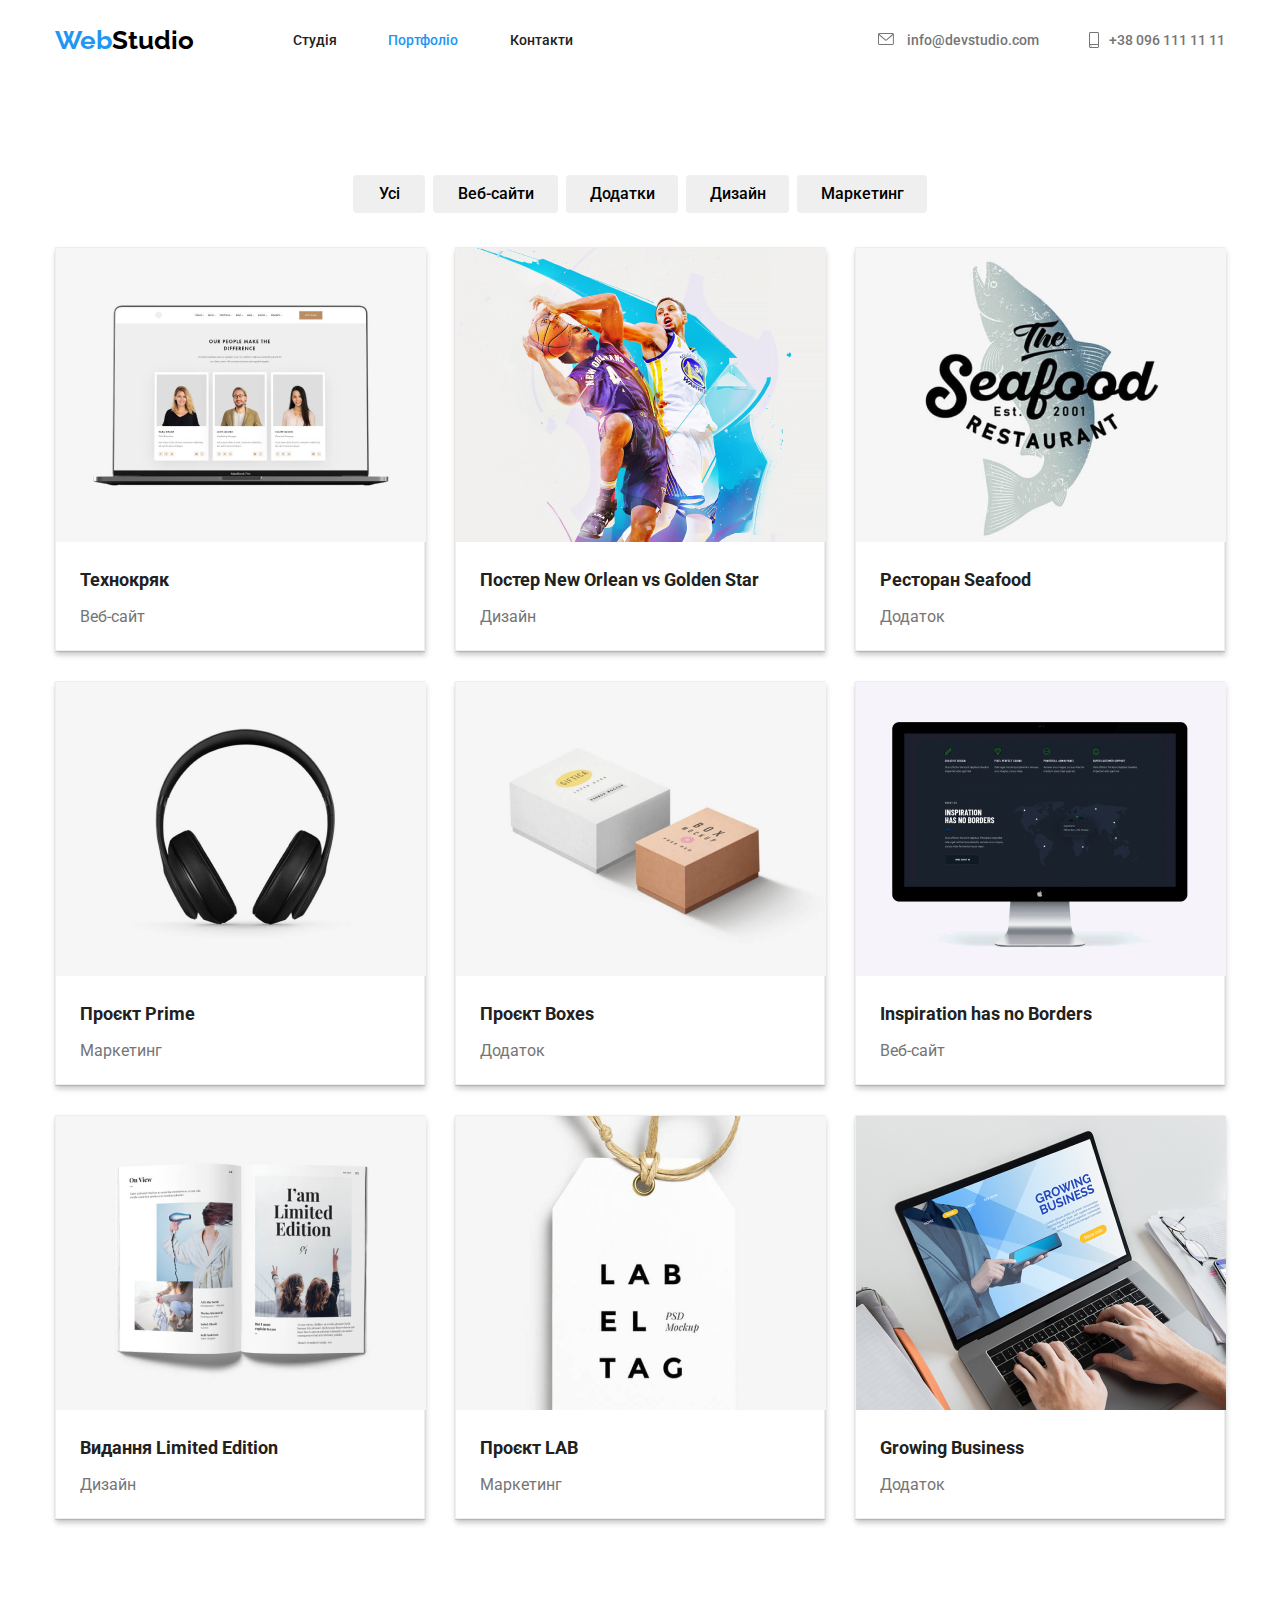
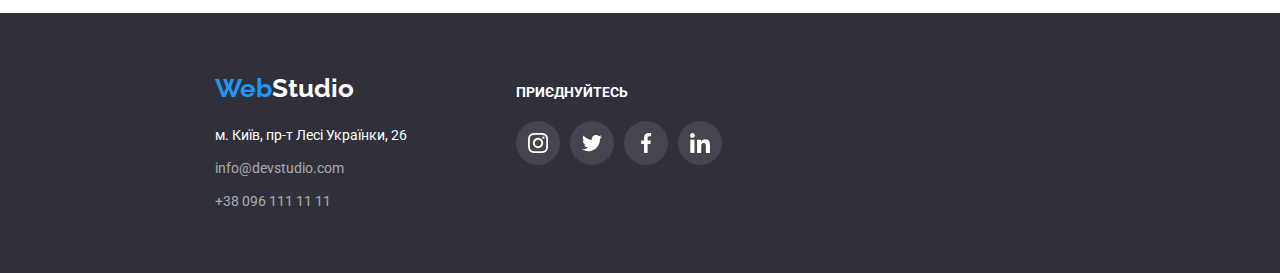
==== portfolio.html @ 7ea2a961 "Initial commit" ====
<!DOCTYPE html>
<html lang="en">
<head>
    <meta charset="UTF-8">
    <meta http-equiv="X-UA-Compatible" content="IE=edge">
    <meta name="viewport" content="width=device-width, initial-scale=1.0">
    <title>Portfolio</title>
    <link rel="stylesheet" href="https://cdn.jsdelivr.net/npm/modern-normalize@1.1.0/modern-normalize.min.css">
    <link rel="stylesheet" href="./css/styles.css" />
    <link rel="preconnect" href="https://fonts.googleapis.com">
<link rel="preconnect" href="https://fonts.gstatic.com" crossorigin>
<link href="https://fonts.googleapis.com/css2?family=Raleway:wght@700&family=Roboto:wght@400;500;700&display=swap" rel="stylesheet">
</head>
<body>
    <header>
      <div class="conteiner conteiner_header">
        <!-- logo -->
    
          <a class="logo" href="/">
          <p class="logo_studio">
            <span class="logo-web">Web</span>Studio</p>
        </a>
        
        <!-- navigation -->
        <nav class="nav">
          
          <ul class="nav_mid">
            <li class="nav_mid_one">
              <a class="nav_mid_st" href="">Студія</a>
            </li>
            <li class="nav_mid_two">
              <a class="nav_mid_active" href="./portfolio.html">Портфоліо</a>
            </li>
            <li class="nav_mid_three">
              <a class="nav_mid_kontact" href="">Контакти</a>
            </li>
           </ul>
          
        
  
        
  
        <!-- navigationRight -->
        
        <ul class="nav_right">
          
  
          
  
           <li class="nav_right_mail_group">
             <svg 
              width="16"
              height="12" 
              class="icon_nav_right_mail">
              <use class="icon_nav_right_mail_io" href="./images/sprite/symbol-defs.svg#icon-mail"></use>
             </svg>
             <a class="nav_right_mail" href="mailto:info@devstudio.com">info@devstudio.com</a> 
          </li>
  
          
           
          <li class="nav_right_number_group">
            <svg
             width="10"
             height="16" 
               class="icon-smartphone">
              <use href="./images/sprite/symbol-defs.svg#icon-smartphone"></use>
            </svg>
            <a class="nav_right_num_color" href="tel:+380961111111">+38 096 111 11 11</a>
          </li>
          
  
          
        </ul>
        </nav>
      </div>
    </header>
       <section class="portfolio conteiner">
        <ul class="portfolio_button">
            <li class="bt_port">
                <button class="portfolio_btn_one p_button" type="button">Усі</button>
            </li>
            <li class="bt_port">
                <button class="portfolio_btn_two p_button" type="button">Веб-сайти</button>
            </li>
            <li class="bt_port">
                <button class="portfolio_btn_three p_button" type="button">Додатки</button>
            </li>
            <li class="bt_port">
                <button class="portfolio_btn_fore p_button" type="button">Дизайн</button>
            </li>
            <li class="bt_port">
                <button class="portfolio_btn_five p_button" type="button">Маркетинг</button>
            </li>
        </ul>
        <ul class="portfolio_img">
          <li class="p_block">
                <img src="/images/portfolio/img1.png" alt="img1"
                width="370"
                height="294"> 
                <div class="portfolio_img_info">
                <h3 class="portfolio_title">Технокряк</h3>
                <p class="portfolio_text">Веб-сайт</p>
              </div>
            </li>
            <li class="p_block">
                <img src="/images/portfolio/img2.png" alt="img2"
                width="370"
                height="294">
                <div class="portfolio_img_info">
                <h3 class="portfolio_title">Постер New Orlean vs Golden Star</h3>
                <p class="portfolio_text">Дизайн</p>
              </div>
            </li>
            <li class="p_block">
                <img src="/images/portfolio/img3.png" alt="img3"
                width="370"
                height="294">
                <div class="portfolio_img_info">
                <h3 class="portfolio_title">Ресторан Seafood</h3>
                <p class="portfolio_text">Додаток</p>
              </div>
            </li>
            <li class="p_block">
                <img src="/images/portfolio/img4.png" alt="img4"
                width="370"
                height="294">
                <div class="portfolio_img_info">
                <h3 class="portfolio_title">Проєкт Prime</h3>
                <p class="portfolio_text">Маркетинг</p>
              </div>
            </li>
            <li class="p_block">
                <img src="/images/portfolio/img5.png" alt="img5"
                width="370"
                height="294">
                <div class="portfolio_img_info">
                <h3 class="portfolio_title">Проєкт Boxes</h3>
                <p class="portfolio_text" >Додаток</p>
                </div>
            </li>
            <li class="p_block">
                <img src="/images/portfolio/img6.png" alt="img6"
                width="370"
                height="294">
                <div class="portfolio_img_info">
                <h3 class="portfolio_title">Inspiration has no Borders</h3>
                <p class="portfolio_text">Веб-сайт</p>
               </div>
            </li>
            <li class="p_block">
                <img src="/images/portfolio/img7.png" alt="img7"
                width="370"
                height="294">
                <div class="portfolio_img_info">
                <h3 class="portfolio_title">Видання Limited Edition</h3>
                <p class="portfolio_text">Дизайн</p>
              </div>
            </li>
            <li class="p_block">
                <img src="/images/portfolio/img8.png" alt="img8"
                width="370"
                height="294">
                <div class="portfolio_img_info">
                <h3 class="portfolio_title">Проєкт LAB</h3>
                <p class="portfolio_text">Маркетинг</p>
              </div>
            </li>
            <li class="p_block">
                <img src="/images/portfolio/img9.png" alt="img9"
                width="370"
                height="294">
                <div class="portfolio_img_info">
                <h3 class="portfolio_title">Growing Business</h3>
                <p class="portfolio_text">Додаток</p>
              </div>
            </li> 
        </ul>
       </section>
    <footer>
      <div class="footer_conteiner">
        <div class="conteiner footer_conteiner_flex">
        
        <div>
      <a class="logo" href="/">
        <p class="logo-studio_footer"><span class="logo-web">Web</span>Studio</p>
      </a>

      
      <address class="address">
        
        <ul class="address_info">
          <li class="address_address">
            <a class="address_city" href="">м. Київ, пр-т Лесі Українки, 26</a>
          </li>
          <li class="address_address">
            <a class="address_link" href="mailto:info@devstudio.com">info@devstudio.com</a>
          </li>
          <li class="address_address">
            <a class="address_phone" href="tel:+380961111111">+38 096 111 11 11</a>
          </li>
        </ul>
      </address>
        </div>

      <div class="footer_block_socials">
      <h3 class="footer_title_h">
          ПРИЄДНУЙТЕСЬ
      </h3>
      <ul class="footer_img_flex">
        <li class="footer_title_img">
          <svg 
          width="20"
          height="20">
            <use href="./images/sprite/symbol-defs.svg#icon-instagram"></use>
          </svg>
        </li>

      <li class="footer_title_img">
        <svg 
        width="20"
        height="20">
          <use href="./images/sprite/symbol-defs.svg#icon-twitter"></use>
        </svg>
      </li>
       
      <li class="footer_title_img">
          <svg 
          width="20"
          height="20">
          <use href="./images/sprite/symbol-defs.svg#icon-facebook"></use>
        </svg>
      </li>
        
      <li class="footer_title_img">
          <svg 
          width="20"
          height="20">
          <use href="./images/sprite/symbol-defs.svg#icon-linkedin"></use>
        </svg>
      </li>
      </ul>
    </div>
    
    
    </div>
    </div>
    </footer>
</body>
</html>
---- css/styles.css ----
/* 
цвет основного текста #757575 
цвет заголовков #212121
цвет при фокусе #2196F3
цвет в футере и при наведени на кнопки #FFFFFF
*/

:root{
    --primary-text-color: #757575;
    --title-text-color: #212121;
    --white-color: #FFFFFF;
    --accent-color: #2196F3;
    --bck-portfolio: #F5F4FA;
    --bckground-color: #2F303A;
    --social-icons: #AFB1B8
}
body{
    font-family: 'roboto';
    font-style: normal;
    font-weight: 400;
    color: var(--title-text-color);

    /* Убрал точки и подчеркивания */
}
li{
    list-style: none;
}
a{
    text-decoration: none;
}
                 /* h1 h2 h3 h4 */
.h2, h3, h4{
    font-weight: 700;
}
/* Убрал отступы */
h1, 
h2,
h3,
h4,
p {
    margin-top: 0;
    margin-bottom: 0;
}
ul,
ol {
    margin-top: 0;
    margin-bottom: 0;
    padding-left: 0;
}
/* Что-бы не было отступов между картинками */
img {
    display: block;
}
.link {
    text-decoration: none;
}
.list {
    list-style: none;
}
.conteiner {
    width: 1200px;
    margin-left: auto;
    margin-right: auto;
    padding-left: 15px;
    padding-right: 15px;
}
/* =============================HEADER SECTION ============================*/
/* LOGO */
.conteiner_header {
    display: flex;
    align-items: center;

}


.logo{
    text-decoration: none;
    font-family: 'raleway';
    font-weight: 700;
    font-size: 26px;
    line-height: 1.2;
}

.logo_studio{
    color: #000000;
    margin-right: 93px;
    width: 145px;
}

.logo-web{
    color: var(--accent-color);
}

/* NAVIGATION */
.nav{
    display: flex;
    flex-grow: 1;
    color: var(--title-text-color);
    font-weight: 500;
    font-size: 14px;
    line-height: 1.2;
    padding-bottom: 32px;
    padding-top: 32px;
}


/* nav mid portfolio */
.nav_mid {
    display: flex;
}

a.nav_mid_st{
    text-decoration: none;
}
.nav_mid_st,
.nav_mid_portfolio,
.nav_mid_kontact{
    display: inline-block;
    text-decoration: none;
    list-style: none;
    color: var(--title-text-color);
    font-weight: 500;
    font-size: 14px;
    line-height: 1.2;
}
.nav_mid_active {
    color: var(--accent-color);
}
.nav_mid_st:hover,
.nav_mid_st:focus {
    color: var(--accent-color);
}
.nav_mid_portfolio:hover,
.nav_mid_portfolio:focus{
    color: var(--accent-color);
}
.nav_mid_kontact:hover,
.nav_mid_kontact:focus {
    color: var(--accent-color);
}

.nav_mid_one,
.nav_mid_two,
.nav_mid_three:not(:last-child) {
    margin-right: 50px;
}
.nav_mid_one {
    width: 45px;
}
.nav_mid_two {
    width: 72px;
}
.nav_mid_three {
    width: 64px;
}

/* NAV RIGHT */
.nav_right {
    display: flex;
    margin-left: auto;
    gap: 50px;   
}

.icon_nav_right_mail {
    fill: var(--primary-text-color);
    border: 24px;
    margin-right: 10px;  
}

.icon_nav_right_mail:hover,
.icon_nav_right_mail:focus {
    fill: var(--accent-color);
}

a.nav_right_mail{
    text-decoration: none;
    color: var(--primary-text-color);
}

a.nav_right_mail:hover,
a.nav_right_mail:focus {
    color: var(--accent-color);
}

.nav_right_number_group {
    display: flex;
    justify-self: center;
}

.icon-smartphone {
    margin-right: 10px;
    fill: var(--primary-text-color);
}
.icon-smartphone:hover,
.icon-smartphone:focus {
    fill: var(--accent-color);
}

.nav_right_num_color {
    color: var(--primary-text-color);
}
.nav_right_num_color:hover,
.nav_right_num_color:focus {
    color: #2196F3;
}
 /* ==========================HEADER SECTION=============================== */

 /* ===========================HERO SECTION ================================*/
.hero_sect {
    display: flex;
    flex-direction: column;
    align-items: center;
    width: 1600px;
    padding-top: 200px;
    padding-bottom: 200px;
    background-color: #C4C4C4;
    background-image:linear-gradient(rgba(47, 48, 58, 0.4),rgba(47, 48, 58, 0.4)), url(/images/hero/hero.png);
    background-size: cover;
}
.hero_title {
    text-align: center;
    width: 696px;
    font-weight: 900;
    font-size: 44px;
    line-height: 1.36;
    color: var(--white-color);
    margin-bottom: 30px;
}

.hero_btn {
    width: 216px;
    height: 50px;
    padding: 0;
    border: 0;
    text-align: center;
    font-family: Roboto;
    color: var(--white-color);
    background-color: var(--accent-color);
    font-weight: 700;
    font-size: 16px;
    line-height: 1.9;
    box-shadow: 0px 4px 4px rgba(0, 0, 0, 0.15);
    border-radius: 4px;
} 




 /*============================= HERO SECTION============================== */

 /*=========================== PECULIARITY SECTION========================*/

.peculiarity-conteiner{
    display: flex;
    padding-top: 94px;
    gap: 30px;
    padding-bottom: 47px;
}
.peculiarite-item_img{
    padding-left: 100px;
    padding-right: 100px;
    display: flex;
    justify-content: center;
    align-items: center;
    width: 270px;
    height: 120px;
    margin-bottom: 30px;
    background-color: var(--bck-portfolio);
}
          
.peculiarity-title{
    font-size: 14px;
    line-height: 1.2;
    margin-bottom: 10px;
}

.peculiarity-text{
    width: 255px;
    color: var(--primary-text-color);
    font-size: 14px;
    line-height: 1.7;
}
  /*=========================PECULIARITY SECTION=======================*/

/* =============================PROGECTS SECTION =======================*/

.progects_title{
    padding-top: 47px;
    font-size: 36px;
    line-height: 1.2;
    display: block;
    text-align: center;
    margin-bottom: 50px;
}
    

.progect_img {
    display: flex;
    gap: 30px;
    padding-bottom: 94px;
}
  /* =========================PROGECTS SECTION ========================*/

/* ============================TEAM SECTION ============================*/
.team {
    background-color: #F5F4FA;;
    padding-bottom: 94px;

}
.team_title{
    font-size: 36px;
    line-height: 1.2;
    display: block;
    text-align: center;
    margin-bottom: 50px;
    padding-top: 94px;
}
.team_group {
    display: flex;
    gap: 30px;
}
.team_group_box {
    box-shadow: 0px 1px 3px rgba(0, 0, 0, 0.12), 0px 1px 1px rgba(0, 0, 0, 0.14), 0px 2px 1px rgba(0, 0, 0, 0.2);
    border-radius: 0px 0px 4px 4px;
}

.team_info {
    padding-top: 30px;
    text-align: center;
    background-color: var(--white-color);
}

.team_name{
    font-weight: 500;
    font-size: 16px;
    line-height: 1.2;
    margin-bottom: 10px;
    
}
.team_job{
    color: var(--primary-text-color);
    font-size: 16px;
    line-height: 1.2;
    text-align: center;
}
.team_icons {
    padding-bottom: 41px;
    display: flex;
    margin-top: 16px;
    justify-content: center;
    gap: 10px;
}

.team_icons_link {
    display: flex;
    justify-content: center;
    align-items: center;
    border-radius: 50%;
    width: 44px;
    height: 44px;
}
.team_icons_link:hover,
.team_icons_link:focus {
    background-color: var(--accent-color);
}

.team_icons_group {
    width: 20px;
    height: 20px;
    fill: var(--social-icons);
}
.team_icons_link:hover .team_icons_group,
.team_icons_link:focus .team_icons_group {
    fill: var(--white-color);
}
  /* ============================TEAM SECTION ==========================*/

  /* ===========================OUR CLIENTS ===========================*/
.clients_title {
    font-size: 36px;
    line-height: 1.2;
    display: block;
    text-align: center;
    margin-bottom: 50px;
}
.client_conteiner {
    padding-top: 94px;
    padding-bottom: 94px;
}
.client_img_block {
    display: flex;
    justify-content: center;
    align-items: center;
    gap: 30px;   
    
}

.client_img {
    padding-left: 32px;
    padding-right: 32px;
    width: 170px;
    height: 92px;
    fill: var(--social-icons);
    display: flex;
    justify-content: center;
    align-items: center;
    border: 1px solid #AFB1B8;
    border-radius: 4px;
    
}

.client_img:hover,
.client_img:focus {
    fill: var(--accent-color);
}
  /* ===========================OUR CLIENTS ===========================*/

/*================================ FOOTER SECTION/ ====================*/
           
.footer_conteiner {
    background-color: var(--bckground-color);
    width: 1600px;
    margin-left: auto;
    margin-right: auto;
}       
.footer_conteiner_flex {
    display: flex;
    padding-bottom: 60px;
    padding-top: 60px;
}     

.logo-studio_footer {
    color: var(--white-color);  
    margin-bottom: 20px;
}
.footer_img_flex {
    display: flex;
    gap: 10px;
    margin-top: 20px;
}
.footer_title_h {
    font-size: 14px;
    line-height: 1.14;
    color: var(--white-color);

}

.address_info {
    width: 231px;
    font-size: 14px;
    line-height: 1.7;
    font-style: normal;
    display: block;
    margin-right: 70px;
}
.footer_block_socials {
    padding-top: 12px;
}
.address_address:not(:last-child) {
    margin-bottom: 9px;
}
.address_city {
    color: var(--white-color);
}
.address_link{
    color: rgba(255, 255, 255, 0.6);
}
.address_phone {
    color: rgba(255, 255, 255, 0.6);
}
.footer_title_img {
    display: flex;
    justify-content: center;
    align-items: center;
    width: 44px;
    height: 44px;
    fill: var(--white-color);
    background-color: rgba(255, 255, 255, 0.1);
    border-radius: 50%;
}
.footer_title_img:hover,
.footer_title_img:focus {
    background-color: var(--accent-color);
}
/* =======================FOOTER SECTION========================/ */

  /* =====================PORTFOLIO SECTION======================*/

         
.portfolio_button{
    padding-top: 94px;
    display: flex;
    justify-content: center;
    column-gap: 8px;
    margin-bottom: 34px;  
}

.p_button {
    height: 38px;
    border: 0;
    font-family: roboto;
    font-style: normal;
    font-weight: 500;
    font-size: 16px;
    line-height: 1.62;
}
.p_button:hover,
.p_button:focus {
    background-color: var(--accent-color);
    color: var(--white-color);
    box-shadow: 0px 3px 1px rgba(0, 0, 0, 0.1), 0px 1px 2px rgba(0, 0, 0, 0.08), 0px 2px 2px rgba(0, 0, 0, 0.12);
}

.portfolio_btn_one {
    padding-left: 25px;
    padding-right: 25px;
    min-width: 72px;
    border-radius: 4px;
}
.portfolio_btn_two {
    min-width: 125px;
    border-radius: 4px;
}
.portfolio_btn_three {
    min-width: 112px;
    border-radius: 4px;
}
.portfolio_btn_fore {
    min-width: 103px;
    border-radius: 4px;
}
.portfolio_btn_five{
    min-width: 130px;
    border-radius: 4px;
}
/* PORTFOLIO_IMG */
.portfolio_img{
    padding-bottom: 94px;
    display: flex;
    flex-wrap: wrap;
    row-gap: 30px;
    column-gap: 30px;
}
.p_block {
    width: 370px;
    height: 404px;
    border: 1px solid #EEEEEE;
    box-shadow: 0px 1px 1px rgba(0, 0, 0, 0.12), 0px 4px 4px rgba(0, 0, 0, 0.06), 1px 4px 6px rgba(0, 0, 0, 0.16);
}
.portfolio_img_info {
    padding-top: 20px;
    padding-bottom: 20px;
    padding-left: 24px;
}
.portfolio_title{
    font-size: 18px;
    line-height: 2;
    margin-bottom: 4px;
}
.portfolio_text{
    color: var(--primary-text-color);
    font-size: 16px;
    line-height: 1.9;
}





 /* ========================PORTFOLIO SECTION===========================*/
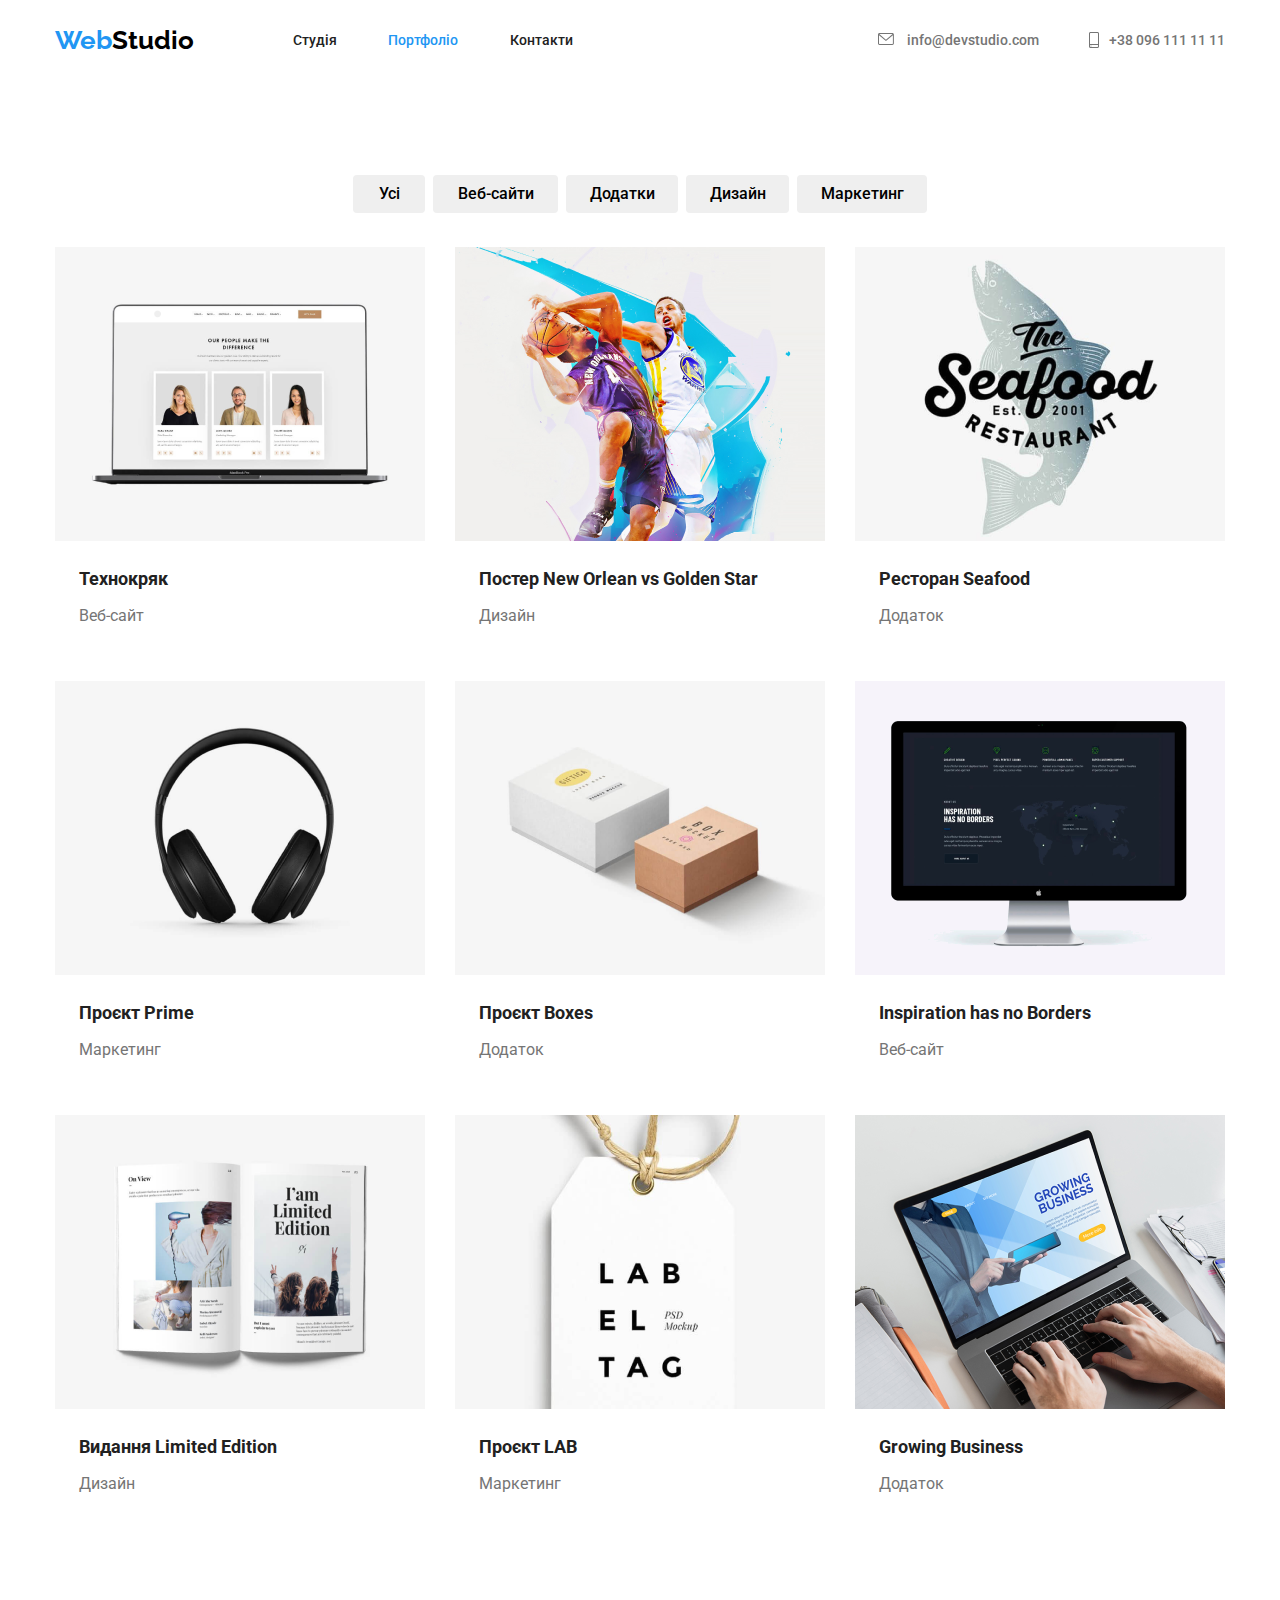
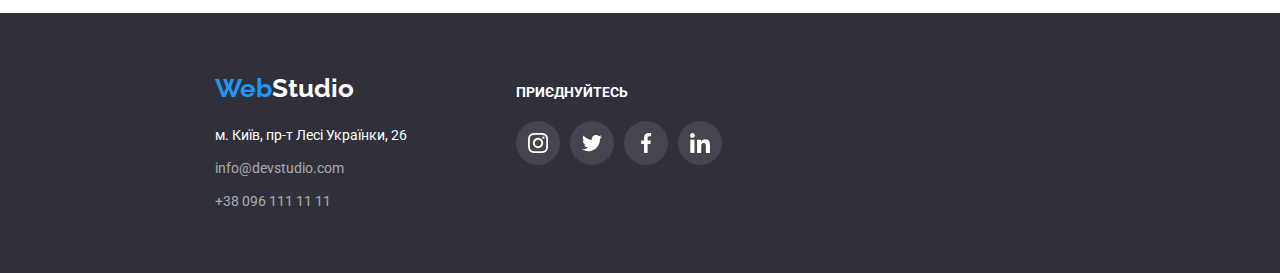
==== commit fb5d5819: "Our clients цвет рамки" ====
--- a/portfolio.html
+++ b/portfolio.html
@@ -75,7 +75,7 @@
         </nav>
       </div>
     </header>
-       <section class="portfolio conteiner">
+       <section class="conteiner conteiner_portfolio">
         <ul class="portfolio_button">
             <li class="bt_port">
                 <button class="portfolio_btn_one p_button" type="button">Усі</button>
@@ -180,71 +180,63 @@
     <footer>
       <div class="footer_conteiner">
         <div class="conteiner footer_conteiner_flex">
-        
-        <div>
-      <a class="logo" href="/">
-        <p class="logo-studio_footer"><span class="logo-web">Web</span>Studio</p>
-      </a>
-
-      
-      <address class="address">
-        
-        <ul class="address_info">
-          <li class="address_address">
-            <a class="address_city" href="">м. Київ, пр-т Лесі Українки, 26</a>
-          </li>
-          <li class="address_address">
-            <a class="address_link" href="mailto:info@devstudio.com">info@devstudio.com</a>
-          </li>
-          <li class="address_address">
-            <a class="address_phone" href="tel:+380961111111">+38 096 111 11 11</a>
-          </li>
-        </ul>
-      </address>
+  
+          <div>
+            <a class="logo" href="/">
+              <p class="logo-studio_footer"><span class="logo-web">Web</span>Studio</p>
+            </a>
+  
+  
+            <address class="address">
+  
+              <ul class="address_info">
+                <li class="address_address">
+                  <a class="address_city" href="">м. Київ, пр-т Лесі Українки, 26</a>
+                </li>
+                <li class="address_address">
+                  <a class="address_link" href="mailto:info@devstudio.com">info@devstudio.com</a>
+                </li>
+                <li class="address_address">
+                  <a class="address_phone" href="tel:+380961111111">+38 096 111 11 11</a>
+                </li>
+              </ul>
+            </address>
+          </div>
+  
+          <div class="footer_block_socials">
+            <h3 class="footer_title_h">
+              ПРИЄДНУЙТЕСЬ
+            </h3>
+            <ul class="footer_img_flex">
+              <li class="footer_title_img">
+                <svg width="20" height="20">
+                  <use href="./images/sprite/symbol-defs.svg#icon-instagram"></use>
+                </svg>
+              </li>
+  
+              <li class="footer_title_img">
+                <svg width="20" height="20">
+                  <use href="./images/sprite/symbol-defs.svg#icon-twitter"></use>
+                </svg>
+              </li>
+  
+              <li class="footer_title_img">
+                <svg width="20" height="20">
+                  <use href="./images/sprite/symbol-defs.svg#icon-facebook"></use>
+                </svg>
+              </li>
+  
+              <li class="footer_title_img">
+                <svg width="20" height="20">
+                  <use href="./images/sprite/symbol-defs.svg#icon-linkedin"></use>
+                </svg>
+              </li>
+            </ul>
+          </div>
+  
+  
         </div>
-
-      <div class="footer_block_socials">
-      <h3 class="footer_title_h">
-          ПРИЄДНУЙТЕСЬ
-      </h3>
-      <ul class="footer_img_flex">
-        <li class="footer_title_img">
-          <svg 
-          width="20"
-          height="20">
-            <use href="./images/sprite/symbol-defs.svg#icon-instagram"></use>
-          </svg>
-        </li>
-
-      <li class="footer_title_img">
-        <svg 
-        width="20"
-        height="20">
-          <use href="./images/sprite/symbol-defs.svg#icon-twitter"></use>
-        </svg>
-      </li>
-       
-      <li class="footer_title_img">
-          <svg 
-          width="20"
-          height="20">
-          <use href="./images/sprite/symbol-defs.svg#icon-facebook"></use>
-        </svg>
-      </li>
-        
-      <li class="footer_title_img">
-          <svg 
-          width="20"
-          height="20">
-          <use href="./images/sprite/symbol-defs.svg#icon-linkedin"></use>
-        </svg>
-      </li>
-      </ul>
-    </div>
-    
-    
-    </div>
-    </div>
+      </div>
     </footer>
 </body>
 </html>--- a/css/styles.css
+++ b/css/styles.css
@@ -172,13 +172,13 @@
     fill: var(--accent-color);
 }
 
-a.nav_right_mail{
+.nav_right_mail{
     text-decoration: none;
     color: var(--primary-text-color);
 }
 
-a.nav_right_mail:hover,
-a.nav_right_mail:focus {
+.nav_right_mail:hover,
+.nav_right_mail:focus {
     color: var(--accent-color);
 }
 
@@ -406,12 +406,13 @@
     align-items: center;
     border: 1px solid #AFB1B8;
     border-radius: 4px;
-    
 }
 
 .client_img:hover,
 .client_img:focus {
     fill: var(--accent-color);
+    border: 1px solid var(--accent-color);
+    border-radius: 4px;
 }
   /* ===========================OUR CLIENTS ===========================*/
 
@@ -485,8 +486,7 @@
 /* =======================FOOTER SECTION========================/ */
 
   /* =====================PORTFOLIO SECTION======================*/
-
-         
+    
 .portfolio_button{
     padding-top: 94px;
     display: flex;
@@ -494,6 +494,7 @@
     column-gap: 8px;
     margin-bottom: 34px;  
 }
+
 
 .p_button {
     height: 38px;
@@ -544,6 +545,9 @@
 .p_block {
     width: 370px;
     height: 404px;
+}
+.p_block:hover,
+.p_block:focus {
     border: 1px solid #EEEEEE;
     box-shadow: 0px 1px 1px rgba(0, 0, 0, 0.12), 0px 4px 4px rgba(0, 0, 0, 0.06), 1px 4px 6px rgba(0, 0, 0, 0.16);
 }
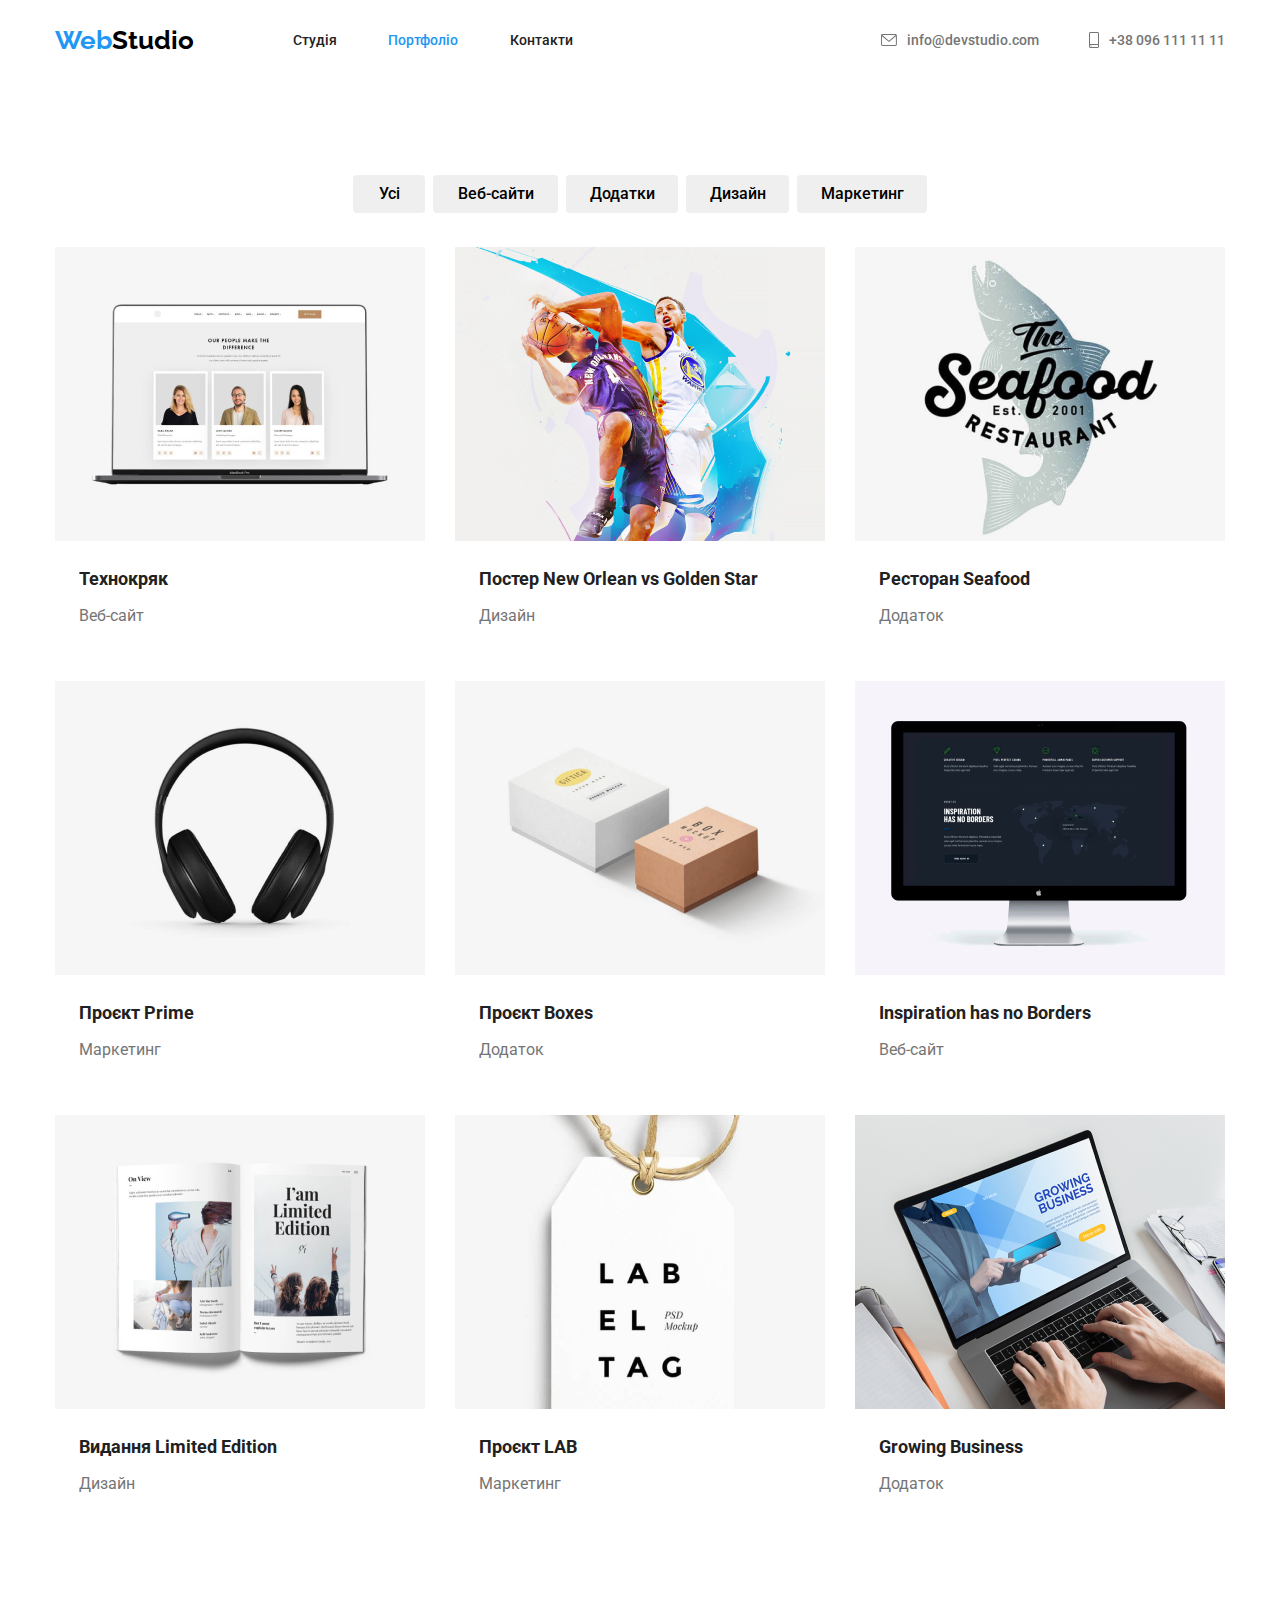
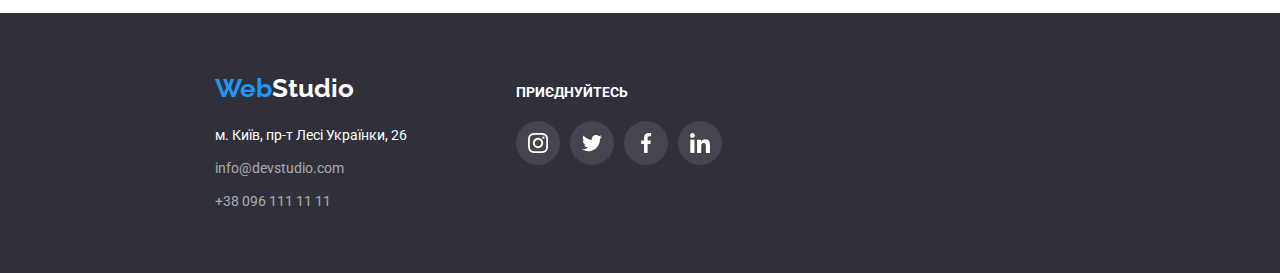
==== commit 3b21cb4b: "Навигация в хедере" ====
--- a/portfolio.html
+++ b/portfolio.html
@@ -15,15 +15,16 @@
     <header>
       <div class="conteiner conteiner_header">
         <!-- logo -->
-    
-          <a class="logo" href="/">
+  
+        <a class="logo" href="/">
           <p class="logo_studio">
-            <span class="logo-web">Web</span>Studio</p>
+            <span class="logo-web">Web</span>Studio
+          </p>
         </a>
-        
+  
         <!-- navigation -->
         <nav class="nav">
-          
+  
           <ul class="nav_mid">
             <li class="nav_mid_one">
               <a class="nav_mid_st" href="">Студія</a>
@@ -34,44 +35,43 @@
             <li class="nav_mid_three">
               <a class="nav_mid_kontact" href="">Контакти</a>
             </li>
-           </ul>
-          
-        
-  
-        
-  
-        <!-- navigationRight -->
-        
-        <ul class="nav_right">
-          
-  
-          
-  
-           <li class="nav_right_mail_group">
-             <svg 
-              width="16"
-              height="12" 
-              class="icon_nav_right_mail">
-              <use class="icon_nav_right_mail_io" href="./images/sprite/symbol-defs.svg#icon-mail"></use>
-             </svg>
-             <a class="nav_right_mail" href="mailto:info@devstudio.com">info@devstudio.com</a> 
-          </li>
-  
-          
-           
-          <li class="nav_right_number_group">
-            <svg
-             width="10"
-             height="16" 
-               class="icon-smartphone">
-              <use href="./images/sprite/symbol-defs.svg#icon-smartphone"></use>
-            </svg>
-            <a class="nav_right_num_color" href="tel:+380961111111">+38 096 111 11 11</a>
-          </li>
-          
-  
-          
-        </ul>
+          </ul>
+  
+  
+  
+  
+  
+          <!-- navigationRight -->
+  
+          <ul class="nav_right">
+  
+  
+  
+  
+            <li class="nav_right_mail_group">
+              
+              <a class="nav_right_mail" href="mailto:info@devstudio.com">
+                <svg width="16" height="12" class="icon_nav_right_mail">
+                  <use href="./images/sprite/symbol-defs.svg#icon-mail"></use>
+                </svg>
+                info@devstudio.com
+              </a>
+            </li>
+  
+  
+  
+  
+            <li class="nav_right_number_group">
+              
+              <a class="nav_right_num_color" href="tel:+380961111111">
+                <svg width="10" height="16" class="icon-smartphone">
+                  <use href="./images/sprite/symbol-defs.svg#icon-smartphone"></use>
+                </svg>
+                +38 096 111 11 11
+              </a>
+            </li>
+  
+          </ul>
         </nav>
       </div>
     </header>
--- a/css/styles.css
+++ b/css/styles.css
@@ -99,14 +99,14 @@
     font-weight: 500;
     font-size: 14px;
     line-height: 1.2;
-    padding-bottom: 32px;
-    padding-top: 32px;
 }
 
 
 /* nav mid portfolio */
 .nav_mid {
     display: flex;
+    justify-content: center;
+    align-items: center;
 }
 
 a.nav_mid_st{
@@ -122,6 +122,8 @@
     font-weight: 500;
     font-size: 14px;
     line-height: 1.2;
+    padding-bottom: 32px;
+    padding-top: 32px;
 }
 .nav_mid_active {
     color: var(--accent-color);
@@ -157,8 +159,11 @@
 /* NAV RIGHT */
 .nav_right {
     display: flex;
+    align-items: center;
+    justify-content: center;
     margin-left: auto;
     gap: 50px;   
+
 }
 
 .icon_nav_right_mail {
@@ -175,17 +180,21 @@
 .nav_right_mail{
     text-decoration: none;
     color: var(--primary-text-color);
+    display: flex;
+    align-items: center;
+    padding-bottom: 32px;
+    padding-top: 32px;
 }
 
 .nav_right_mail:hover,
 .nav_right_mail:focus {
     color: var(--accent-color);
 }
-
-.nav_right_number_group {
-    display: flex;
-    justify-self: center;
-}
+.nav_right_mail:hover .icon_nav_right_mail {
+    fill: var(--accent-color);
+}
+
+
 
 .icon-smartphone {
     margin-right: 10px;
@@ -198,10 +207,16 @@
 
 .nav_right_num_color {
     color: var(--primary-text-color);
+    display: flex;
+    padding-bottom: 32px;
+    padding-top: 32px;
 }
 .nav_right_num_color:hover,
 .nav_right_num_color:focus {
     color: #2196F3;
+}
+.nav_right_num_color:hover .icon-smartphone {
+    fill: var(--accent-color);
 }
  /* ==========================HEADER SECTION=============================== */
 
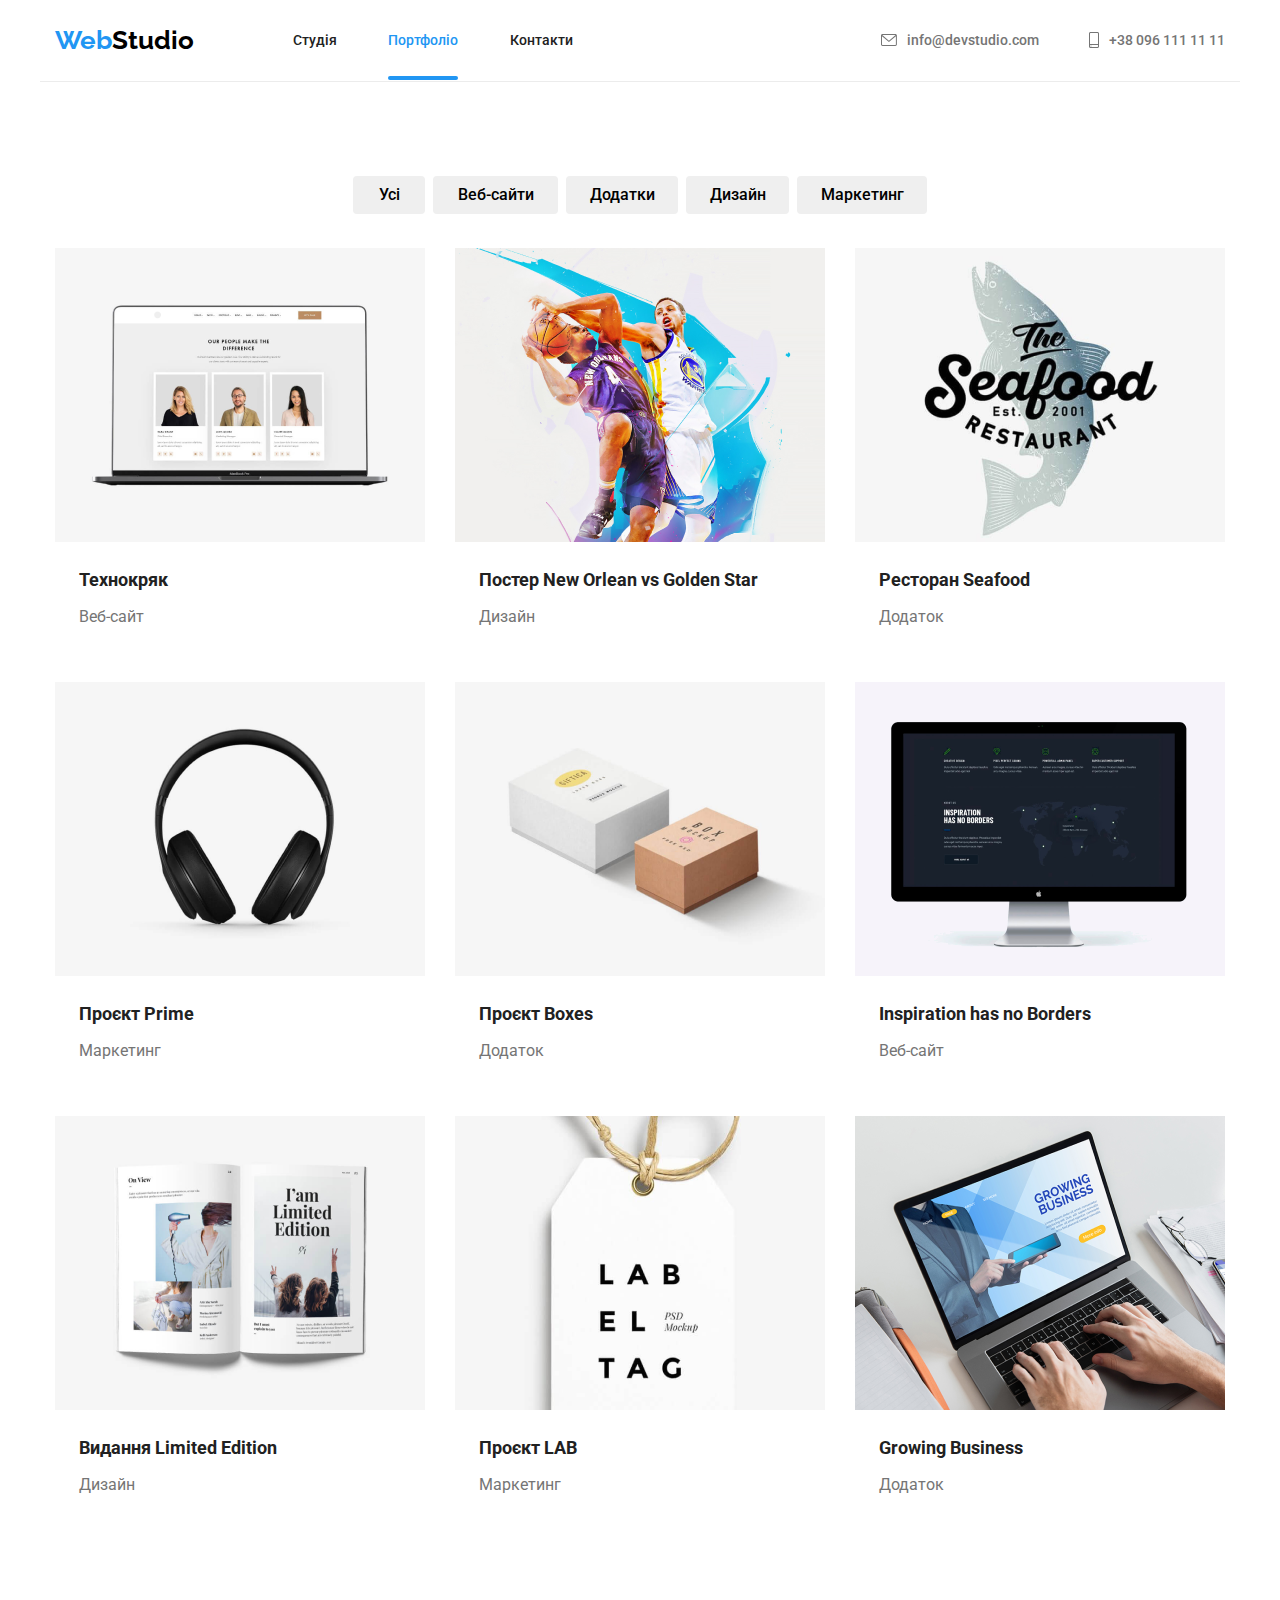
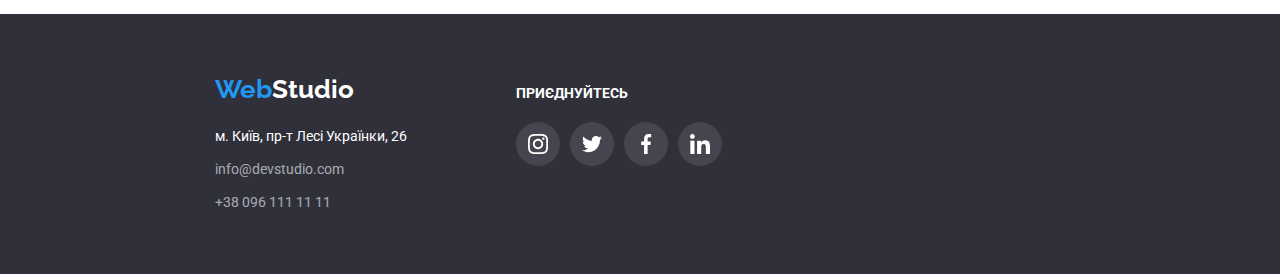
==== commit ec5eb708: "Синее подчеркивание в навигации" ====
--- a/portfolio.html
+++ b/portfolio.html
@@ -13,7 +13,7 @@
 </head>
 <body>
     <header>
-      <div class="conteiner conteiner_header">
+      <div class="conteiner conteiner_header conteiner_header_border">
         <!-- logo -->
   
         <a class="logo" href="/">
--- a/css/styles.css
+++ b/css/styles.css
@@ -69,7 +69,9 @@
 .conteiner_header {
     display: flex;
     align-items: center;
-
+}
+.conteiner_header_border {
+    border-bottom: 1px solid #ECECEC;
 }
 
 
@@ -126,8 +128,23 @@
     padding-top: 32px;
 }
 .nav_mid_active {
+    position: relative;
     color: var(--accent-color);
-}
+    padding-bottom: 32px;
+}
+.nav_mid_active::after {
+    position: absolute;
+    bottom: 0%;
+    left: 0%;
+
+    content: '';
+    display: block;
+    width: 100%;
+    height: 4px;
+    background-color: var(--accent-color);
+    border-radius: 2px;
+}
+
 .nav_mid_st:hover,
 .nav_mid_st:focus {
     color: var(--accent-color);
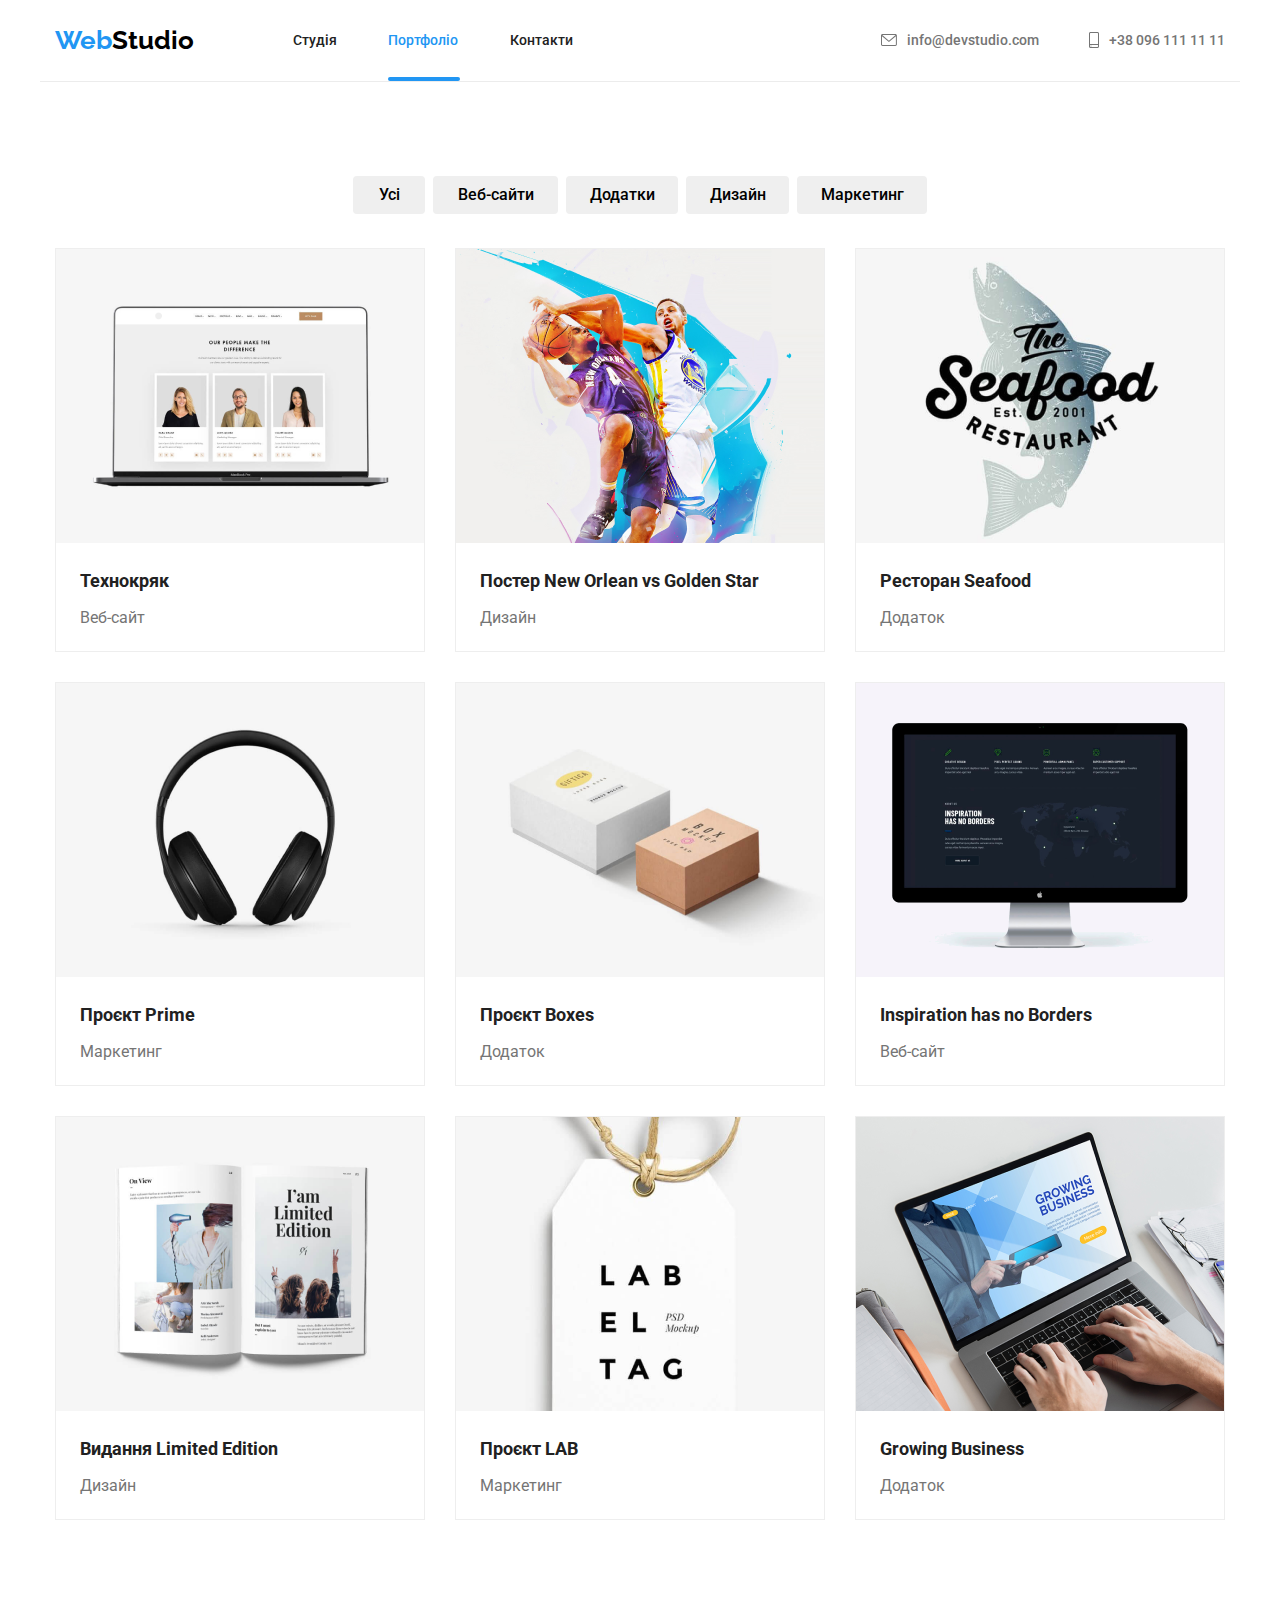
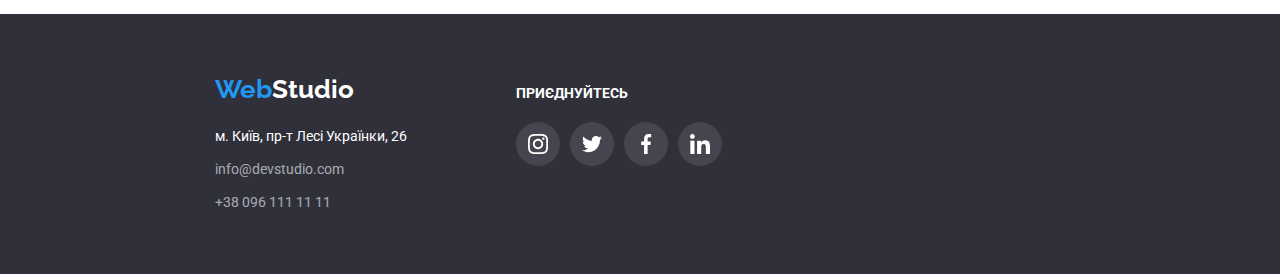
==== commit 2d2cf91a: "Ховер на портфолио" ====
--- a/portfolio.html
+++ b/portfolio.html
@@ -95,81 +95,126 @@
         </ul>
         <ul class="portfolio_img">
           <li class="p_block">
-                <img src="/images/portfolio/img1.png" alt="img1"
-                width="370"
-                height="294"> 
+                <div class="p_blok_img_and_text">
+                  <img class="p_block_img_overflow" src="/images/portfolio/img1.png" alt="img1"
+                  width="370"
+                  height="294"> 
+                  <p class="p_block_text">Ресурс пропонує комплексні пропозиції з різним рівнем функціоналу та сервісів. Все це дозволить відвідувачу отримати вичерпні відомості про компанію чи приватну особу.</p>
+                </div>
+                 
+                
                 <div class="portfolio_img_info">
                 <h3 class="portfolio_title">Технокряк</h3>
                 <p class="portfolio_text">Веб-сайт</p>
               </div>
             </li>
             <li class="p_block">
+              <div class="p_blok_img_and_text">
                 <img src="/images/portfolio/img2.png" alt="img2"
                 width="370"
                 height="294">
+                <p class="p_block_text">Ресурс пропонує комплексні пропозиції з різним рівнем функціоналу та сервісів. Все це дозволить відвідувачу отримати вичерпні відомості про компанію чи приватну особу.</p>
+
+              </div>
+
                 <div class="portfolio_img_info">
                 <h3 class="portfolio_title">Постер New Orlean vs Golden Star</h3>
                 <p class="portfolio_text">Дизайн</p>
               </div>
             </li>
             <li class="p_block">
+              <div class="p_blok_img_and_text">
                 <img src="/images/portfolio/img3.png" alt="img3"
                 width="370"
                 height="294">
+                <p class="p_block_text">Ресурс пропонує комплексні пропозиції з різним рівнем функціоналу та сервісів. Все це дозволить відвідувачу отримати вичерпні відомості про компанію чи приватну особу.</p>
+
+              </div>
+
                 <div class="portfolio_img_info">
                 <h3 class="portfolio_title">Ресторан Seafood</h3>
                 <p class="portfolio_text">Додаток</p>
               </div>
             </li>
             <li class="p_block">
+              <div class="p_blok_img_and_text">
                 <img src="/images/portfolio/img4.png" alt="img4"
                 width="370"
                 height="294">
+                <p class="p_block_text">Ресурс пропонує комплексні пропозиції з різним рівнем функціоналу та сервісів. Все це дозволить відвідувачу отримати вичерпні відомості про компанію чи приватну особу.</p>
+
+              </div>
+
                 <div class="portfolio_img_info">
                 <h3 class="portfolio_title">Проєкт Prime</h3>
                 <p class="portfolio_text">Маркетинг</p>
               </div>
             </li>
             <li class="p_block">
+              <div class="p_blok_img_and_text">
                 <img src="/images/portfolio/img5.png" alt="img5"
                 width="370"
                 height="294">
+                <p class="p_block_text">Ресурс пропонує комплексні пропозиції з різним рівнем функціоналу та сервісів. Все це дозволить відвідувачу отримати вичерпні відомості про компанію чи приватну особу.</p>
+
+              </div>
+
                 <div class="portfolio_img_info">
                 <h3 class="portfolio_title">Проєкт Boxes</h3>
                 <p class="portfolio_text" >Додаток</p>
                 </div>
             </li>
             <li class="p_block">
+              <div class="p_blok_img_and_text">
                 <img src="/images/portfolio/img6.png" alt="img6"
                 width="370"
                 height="294">
+                <p class="p_block_text">Ресурс пропонує комплексні пропозиції з різним рівнем функціоналу та сервісів. Все це дозволить відвідувачу отримати вичерпні відомості про компанію чи приватну особу.</p>
+
+              </div>
+
                 <div class="portfolio_img_info">
                 <h3 class="portfolio_title">Inspiration has no Borders</h3>
                 <p class="portfolio_text">Веб-сайт</p>
                </div>
             </li>
             <li class="p_block">
+              <div class="p_blok_img_and_text">
                 <img src="/images/portfolio/img7.png" alt="img7"
                 width="370"
                 height="294">
+                <p class="p_block_text">Ресурс пропонує комплексні пропозиції з різним рівнем функціоналу та сервісів. Все це дозволить відвідувачу отримати вичерпні відомості про компанію чи приватну особу.</p>
+
+              </div>
+
                 <div class="portfolio_img_info">
                 <h3 class="portfolio_title">Видання Limited Edition</h3>
                 <p class="portfolio_text">Дизайн</p>
               </div>
             </li>
             <li class="p_block">
+              <div class="p_blok_img_and_text">
                 <img src="/images/portfolio/img8.png" alt="img8"
                 width="370"
                 height="294">
+                <p class="p_block_text">Ресурс пропонує комплексні пропозиції з різним рівнем функціоналу та сервісів. Все це дозволить відвідувачу отримати вичерпні відомості про компанію чи приватну особу.</p>
+
+              </div>
+
                 <div class="portfolio_img_info">
                 <h3 class="portfolio_title">Проєкт LAB</h3>
                 <p class="portfolio_text">Маркетинг</p>
               </div>
             </li>
             <li class="p_block">
+              <div class="p_blok_img_and_text">
                 <img src="/images/portfolio/img9.png" alt="img9"
                 width="370"
                 height="294">
+                <p class="p_block_text">Ресурс пропонує комплексні пропозиції з різним рівнем функціоналу та сервісів. Все це дозволить відвідувачу отримати вичерпні відомості про компанію чи приватну особу.</p>
+
+              </div>
+
                 <div class="portfolio_img_info">
                 <h3 class="portfolio_title">Growing Business</h3>
                 <p class="portfolio_text">Додаток</p>
--- a/css/styles.css
+++ b/css/styles.css
@@ -126,11 +126,14 @@
     line-height: 1.2;
     padding-bottom: 32px;
     padding-top: 32px;
+    transition: color 250ms cubic-bezier(0.4, 0, 0.2, 1);
 }
 .nav_mid_active {
     position: relative;
+    display: block;
     color: var(--accent-color);
     padding-bottom: 32px;
+    padding-top: 32px;
 }
 .nav_mid_active::after {
     position: absolute;
@@ -138,7 +141,6 @@
     left: 0%;
 
     content: '';
-    display: block;
     width: 100%;
     height: 4px;
     background-color: var(--accent-color);
@@ -187,6 +189,7 @@
     fill: var(--primary-text-color);
     border: 24px;
     margin-right: 10px;  
+    transition: fill 250ms cubic-bezier(0.4, 0, 0.2, 1);
 }
 
 .icon_nav_right_mail:hover,
@@ -201,6 +204,8 @@
     align-items: center;
     padding-bottom: 32px;
     padding-top: 32px;
+
+    transition: color 250ms cubic-bezier(0.4, 0, 0.2, 1);
 }
 
 .nav_right_mail:hover,
@@ -216,6 +221,8 @@
 .icon-smartphone {
     margin-right: 10px;
     fill: var(--primary-text-color);
+
+    transition: fill 250ms cubic-bezier(0.4, 0, 0.2, 1);
 }
 .icon-smartphone:hover,
 .icon-smartphone:focus {
@@ -227,6 +234,8 @@
     display: flex;
     padding-bottom: 32px;
     padding-top: 32px;
+
+    transition: color 250ms cubic-bezier(0.4, 0, 0.2, 1);
 }
 .nav_right_num_color:hover,
 .nav_right_num_color:focus {
@@ -331,7 +340,32 @@
     gap: 30px;
     padding-bottom: 94px;
 }
-  /* =========================PROGECTS SECTION ========================*/
+.progect_img_scrin {
+    position: relative;
+}
+.progect_img_text {
+    position: absolute;
+    bottom: 0%;
+    left: 0%;
+
+    display: flex;
+    justify-content: center;
+    align-items: center;
+    width: 100%;
+    font-weight: 700;
+    font-size: 14px;
+    line-height: 1.14;
+
+    padding-top: 27px;
+    padding-bottom: 27px;
+    padding-left: 10px;
+    padding-right: 10px;
+    color: var(--white-color);
+    background: rgba(47, 48, 58, 0.8);
+}
+
+
+/* =========================PROGECTS SECTION ========================*/
 
 /* ============================TEAM SECTION ============================*/
 .team {
@@ -390,6 +424,8 @@
     border-radius: 50%;
     width: 44px;
     height: 44px;
+
+    transition: background-color 250ms cubic-bezier(0.4, 0, 0.2, 1);
 }
 .team_icons_link:hover,
 .team_icons_link:focus {
@@ -400,6 +436,8 @@
     width: 20px;
     height: 20px;
     fill: var(--social-icons);
+
+    transition: fill 250ms cubic-bezier(0.4, 0, 0.2, 1);
 }
 .team_icons_link:hover .team_icons_group,
 .team_icons_link:focus .team_icons_group {
@@ -438,6 +476,8 @@
     align-items: center;
     border: 1px solid #AFB1B8;
     border-radius: 4px;
+
+    transition: fill 250ms cubic-bezier(0.4, 0, 0.2, 1), border 250ms cubic-bezier(0.4, 0, 0.2, 1);
 }
 
 .client_img:hover,
@@ -510,6 +550,8 @@
     fill: var(--white-color);
     background-color: rgba(255, 255, 255, 0.1);
     border-radius: 50%;
+
+    transition: background-color 250ms cubic-bezier(0.4, 0, 0.2, 1);
 }
 .footer_title_img:hover,
 .footer_title_img:focus {
@@ -536,6 +578,8 @@
     font-weight: 500;
     font-size: 16px;
     line-height: 1.62;
+
+    transition: color 250ms cubic-bezier(0.4, 0, 0.2, 1), background-color 250ms cubic-bezier(0.4, 0, 0.2, 1), box-shadow 250ms cubic-bezier(0.4, 0, 0.2, 1);
 }
 .p_button:hover,
 .p_button:focus {
@@ -577,10 +621,44 @@
 .p_block {
     width: 370px;
     height: 404px;
+    border: 1px solid #EEEEEE;
+
+    transition: box-shadow 250ms cubic-bezier(0.4, 0, 0.2, 1);
+}
+.p_blok_img_and_text {
+    position: relative;
+    overflow: hidden;
+}
+
+.p_block_text {
+    position: absolute;
+    left: 0%;
+    bottom: 0%;
+
+    width: 100%;
+    height: 100%;
+    font-size: 18px;
+    line-height: 1.55;
+    padding-left: 24px;
+    padding-right: 24px;
+    padding-top: 64px;
+    padding-top: 64px;
+    color: var(--white-color);
+    letter-spacing: 0.03em;
+    background: rgba(33, 150, 243, 0.9);
+
+    transform: translateY(100%);
+    opacity: 0;
+    transition: opacity 250ms cubic-bezier(0.4, 0, 0.2, 1), transform 250ms cubic-bezier(0.4, 0, 0.2, 1);
+
+}
+.p_block:hover .p_block_text{
+    opacity: 1;
+    transform: translateY(0);
+    
 }
 .p_block:hover,
 .p_block:focus {
-    border: 1px solid #EEEEEE;
     box-shadow: 0px 1px 1px rgba(0, 0, 0, 0.12), 0px 4px 4px rgba(0, 0, 0, 0.06), 1px 4px 6px rgba(0, 0, 0, 0.16);
 }
 .portfolio_img_info {
